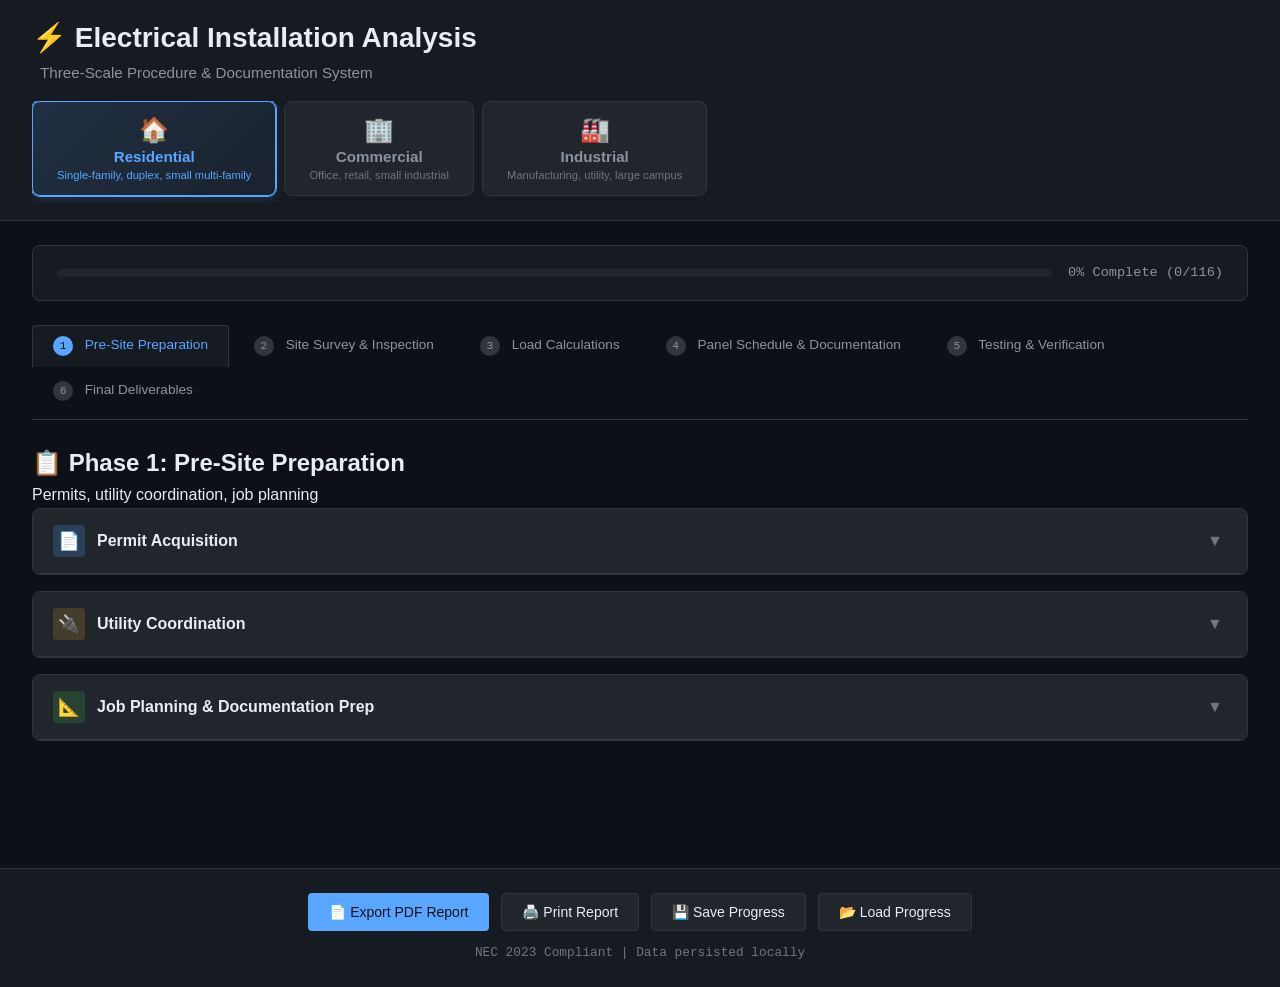
==== index.html @ d06fae0a "Initial commit: Electrical Installation Analysis 3-Scale Webapp" ====
<!DOCTYPE html>
<html lang="en">
<head>
    <meta charset="UTF-8">
    <meta name="viewport" content="width=device-width, initial-scale=1.0">
    <title>Electrical Installation Analysis - 3-Scale System</title>
    <link rel="stylesheet" href="css/styles.css">
</head>
<body>
    <header class="header">
        <div class="header-content">
            <h1 class="app-title">⚡ Electrical Installation Analysis</h1>
            <p class="app-subtitle">Three-Scale Procedure & Documentation System</p>
        </div>
        <nav class="scale-nav" id="scaleNav">
            <button class="scale-btn active" data-scale="residential" onclick="switchScale('residential')">
                <span class="scale-icon">🏠</span>
                <span class="scale-label">Residential</span>
                <span class="scale-desc">Single-family, duplex, small multi-family</span>
            </button>
            <button class="scale-btn" data-scale="commercial" onclick="switchScale('commercial')">
                <span class="scale-icon">🏢</span>
                <span class="scale-label">Commercial</span>
                <span class="scale-desc">Office, retail, small industrial</span>
            </button>
            <button class="scale-btn" data-scale="industrial" onclick="switchScale('industrial')">
                <span class="scale-icon">🏭</span>
                <span class="scale-label">Industrial</span>
                <span class="scale-desc">Manufacturing, utility, large campus</span>
            </button>
        </nav>
    </header>

    <main class="main-content">
        <!-- Progress Bar -->
        <div class="progress-container" id="progressContainer">
            <div class="progress-bar">
                <div class="progress-fill" id="progressFill"></div>
            </div>
            <div class="progress-text" id="progressText">0% Complete</div>
        </div>

        <!-- Residential Scale -->
        <section class="scale-content active" id="residentialContent" data-scale="residential">
            <div class="phase-tabs" id="residentialTabs"></div>
            <div class="phase-panels" id="residentialPanels"></div>
        </section>

        <!-- Commercial Scale -->
        <section class="scale-content" id="commercialContent" data-scale="commercial">
            <div class="phase-tabs" id="commercialTabs"></div>
            <div class="phase-panels" id="commercialPanels"></div>
        </section>

        <!-- Industrial Scale -->
        <section class="scale-content" id="industrialContent" data-scale="industrial">
            <div class="phase-tabs" id="industrialTabs"></div>
            <div class="phase-panels" id="industrialPanels"></div>
        </section>
    </main>

    <footer class="footer">
        <div class="footer-actions">
            <button class="btn btn-primary" onclick="exportToPDF()">📄 Export PDF Report</button>
            <button class="btn btn-secondary" onclick="printReport()">🖨️ Print Report</button>
            <button class="btn btn-secondary" onclick="saveProgress()">💾 Save Progress</button>
            <button class="btn btn-secondary" onclick="loadProgress()">📂 Load Progress</button>
        </div>
        <p class="footer-note">NEC 2023 Compliant | Data persisted locally</p>
    </footer>

    <script src="data/residential.js"></script>
    <script src="data/commercial.js"></script>
    <script src="data/industrial.js"></script>
    <script src="js/app.js"></script>
</body>
</html>
---- css/styles.css ----
/* Electrical Installation Analysis - 3-Scale System Styles */

/* ========================================
   CSS VARIABLES & RESET
   ======================================== */
:root {
    --bg-primary: #0d1117;
    --bg-secondary: #161b22;
    --bg-tertiary: #21262d;
    --bg-card: #161b22;
    --border-color: #30363d;
    --border-light: #484f58;
    --text-primary: #e6edf3;
    --text-secondary: #8b949e;
    --text-muted: #6e7681;
    --accent-blue: #58a6ff;
    --accent-green: #3fb950;
    --accent-yellow: #d29922;
    --accent-red: #f85149;
    --accent-purple: #a371f7;
    --shadow-sm: 0 1px 2px rgba(0,0,0,0.3);
    --shadow-md: 0 4px 12px rgba(0,0,0,0.4);
    --shadow-lg: 0 8px 24px rgba(0,0,0,0.5);
    --radius-sm: 4px;
    --radius-md: 8px;
    --radius-lg: 12px;
    --font-mono: 'JetBrains Mono', 'Fira Code', 'Consolas', monospace;
    --font-sans: -apple-system, BlinkMacSystemFont, 'Segoe UI', 'Noto Sans', Helvetica, Arial, sans-serif;
    --transition: 0.2s ease;
}

* {
    margin: 0;
    padding: 0;
    box-sizing: border-box;
}

body {
    font-family: var(--font-sans);
    background: var(--bg-primary);
    color: var(--text-primary);
    line-height: 1.6;
    min-height: 100vh;
    display: flex;
    flex-direction: column;
}

/* ========================================
   HEADER & NAVIGATION
   ======================================== */
.header {
    background: var(--bg-secondary);
    border-bottom: 1px solid var(--border-color);
    padding: 1rem 2rem;
    position: sticky;
    top: 0;
    z-index: 100;
}

.header-content {
    max-width: 1600px;
    margin: 0 auto 1rem;
}

.app-title {
    font-size: 1.75rem;
    font-weight: 700;
    color: var(--text-primary);
    display: flex;
    align-items: center;
    gap: 0.75rem;
}

.app-subtitle {
    color: var(--text-secondary);
    font-size: 0.95rem;
    margin-left: 0.5rem;
}

.scale-nav {
    display: flex;
    gap: 0.5rem;
    overflow-x: auto;
    padding-bottom: 0.5rem;
    max-width: 1600px;
    margin: 0 auto;
}

.scale-btn {
    display: flex;
    flex-direction: column;
    align-items: center;
    gap: 0.25rem;
    padding: 0.875rem 1.5rem;
    background: var(--bg-tertiary);
    border: 1px solid var(--border-color);
    border-radius: var(--radius-md);
    color: var(--text-secondary);
    cursor: pointer;
    transition: all var(--transition);
    white-space: nowrap;
    min-width: 180px;
}

.scale-btn:hover {
    background: var(--bg-card);
    border-color: var(--border-light);
    color: var(--text-primary);
    transform: translateY(-1px);
}

.scale-btn.active {
    background: linear-gradient(135deg, rgba(88,166,255,0.15), rgba(88,166,255,0.05));
    border-color: var(--accent-blue);
    color: var(--accent-blue);
    box-shadow: 0 0 0 1px var(--accent-blue), 0 4px 12px rgba(88,166,255,0.15);
}

.scale-icon {
    font-size: 1.5rem;
}

.scale-label {
    font-weight: 600;
    font-size: 0.95rem;
}

.scale-desc {
    font-size: 0.7rem;
    color: var(--text-muted);
    text-align: center;
}

.scale-btn.active .scale-desc {
    color: var(--accent-blue);
}

/* ========================================
   MAIN CONTENT
   ======================================== */
.main-content {
    flex: 1;
    max-width: 1600px;
    width: 100%;
    margin: 0 auto;
    padding: 1.5rem 2rem;
}

/* Progress Bar */
.progress-container {
    background: var(--bg-card);
    border: 1px solid var(--border-color);
    border-radius: var(--radius-md);
    padding: 1rem 1.5rem;
    margin-bottom: 1.5rem;
    display: flex;
    align-items: center;
    gap: 1rem;
}

.progress-bar {
    flex: 1;
    height: 8px;
    background: var(--bg-tertiary);
    border-radius: 4px;
    overflow: hidden;
}

.progress-fill {
    height: 100%;
    background: linear-gradient(90deg, var(--accent-blue), var(--accent-green));
    border-radius: 4px;
    transition: width 0.3s ease;
    width: 0%;
}

.progress-text {
    font-family: var(--font-mono);
    font-size: 0.85rem;
    color: var(--text-secondary);
    min-width: 100px;
    text-align: right;
}

/* Scale Content */
.scale-content {
    display: none;
}

.scale-content.active {
    display: block;
    animation: fadeIn 0.3s ease;
}

@keyframes fadeIn {
    from { opacity: 0; transform: translateY(10px); }
    to { opacity: 1; transform: translateY(0); }
}

/* Phase Tabs */
.phase-tabs {
    display: flex;
    gap: 0.25rem;
    margin-bottom: 1.5rem;
    flex-wrap: wrap;
    border-bottom: 1px solid var(--border-color);
    padding-bottom: 0.5rem;
}

.phase-tab {
    padding: 0.625rem 1.25rem;
    background: transparent;
    border: 1px solid transparent;
    border-bottom: none;
    border-radius: var(--radius-sm) var(--radius-sm) 0 0;
    color: var(--text-secondary);
    cursor: pointer;
    font-size: 0.85rem;
    font-weight: 500;
    transition: all var(--transition);
    position: relative;
}

.phase-tab:hover {
    color: var(--text-primary);
    background: var(--bg-tertiary);
}

.phase-tab.active {
    color: var(--accent-blue);
    background: var(--bg-card);
    border-color: var(--border-color);
    border-bottom-color: var(--bg-primary);
    margin-bottom: -1px;
}

.phase-tab .phase-number {
    display: inline-flex;
    align-items: center;
    justify-content: center;
    width: 1.25rem;
    height: 1.25rem;
    border-radius: 50%;
    background: var(--border-color);
    font-size: 0.7rem;
    margin-right: 0.5rem;
    font-family: var(--font-mono);
}

.phase-tab.active .phase-number {
    background: var(--accent-blue);
    color: var(--bg-primary);
}

.phase-tab.complete .phase-number {
    background: var(--accent-green);
    color: var(--bg-primary);
}

/* Phase Panels */
.phase-panels {
    min-height: 400px;
}

.phase-panel {
    display: none;
}

.phase-panel.active {
    display: block;
    animation: slideUp 0.3s ease;
}

@keyframes slideUp {
    from { opacity: 0; transform: translateY(15px); }
    to { opacity: 1; transform: translateY(0); }
}

/* ========================================
   CARDS & COMPONENTS
   ======================================== */
.card {
    background: var(--bg-card);
    border: 1px solid var(--border-color);
    border-radius: var(--radius-md);
    margin-bottom: 1rem;
    overflow: hidden;
    transition: border-color var(--transition), box-shadow var(--transition);
}

.card:hover {
    border-color: var(--border-light);
    box-shadow: var(--shadow-sm);
}

.card-header {
    display: flex;
    align-items: center;
    justify-content: space-between;
    padding: 1rem 1.25rem;
    background: var(--bg-tertiary);
    border-bottom: 1px solid var(--border-color);
    cursor: pointer;
    user-select: none;
}

.card-header:hover {
    background: var(--bg-secondary);
}

.card-title {
    display: flex;
    align-items: center;
    gap: 0.75rem;
    font-weight: 600;
    font-size: 1rem;
}

.card-icon {
    width: 32px;
    height: 32px;
    display: flex;
    align-items: center;
    justify-content: center;
    border-radius: var(--radius-sm);
    font-size: 1.1rem;
}

.card-icon.blue { background: rgba(88,166,255,0.2); color: var(--accent-blue); }
.card-icon.green { background: rgba(63,185,80,0.2); color: var(--accent-green); }
.card-icon.yellow { background: rgba(210,153,34,0.2); color: var(--accent-yellow); }
.card-icon.red { background: rgba(248,81,73,0.2); color: var(--accent-red); }
.card-icon.purple { background: rgba(163,113,247,0.2); color: var(--accent-purple); }

.card-toggle {
    width: 24px;
    height: 24px;
    display: flex;
    align-items: center;
    justify-content: center;
    color: var(--text-muted);
    transition: transform var(--transition);
}

.card.open .card-toggle {
    transform: rotate(180deg);
}

.card-body {
    padding: 1.25rem;
    display: none;
}

.card.open .card-body {
    display: block;
    animation: fadeIn 0.25s ease;
}

/* Checklist Items */
.checklist {
    display: flex;
    flex-direction: column;
    gap: 0.5rem;
}

.checklist-item {
    display: flex;
    align-items: flex-start;
    gap: 0.75rem;
    padding: 0.75rem;
    background: var(--bg-tertiary);
    border: 1px solid var(--border-color);
    border-radius: var(--radius-sm);
    transition: all var(--transition);
}

.checklist-item:hover {
    border-color: var(--border-light);
    background: var(--bg-secondary);
}

.checklist-item.complete {
    border-color: var(--accent-green);
    background: rgba(63,185,80,0.1);
}

.checklist-item.complete .checklist-text {
    text-decoration: line-through;
    color: var(--text-muted);
}

.checklist-checkbox {
    width: 20px;
    height: 20px;
    border: 2px solid var(--border-light);
    border-radius: var(--radius-sm);
    cursor: pointer;
    display: flex;
    align-items: center;
    justify-content: center;
    flex-shrink: 0;
    transition: all var(--transition);
    background: var(--bg-primary);
}

.checklist-checkbox:hover {
    border-color: var(--accent-green);
}

.checklist-checkbox.checked {
    background: var(--accent-green);
    border-color: var(--accent-green);
    color: var(--bg-primary);
}

.checklist-content {
    flex: 1;
    min-width: 0;
}

.checklist-text {
    font-size: 0.9rem;
    line-height: 1.5;
}

.checklist-text code {
    font-family: var(--font-mono);
    font-size: 0.8rem;
    background: var(--bg-primary);
    padding: 0.125rem 0.375rem;
    border-radius: 3px;
    color: var(--accent-yellow);
}

.checklist-ref {
    font-size: 0.75rem;
    color: var(--text-muted);
    margin-top: 0.25rem;
    font-family: var(--font-mono);
}

.checklist-notes {
    margin-top: 0.5rem;
    padding: 0.5rem;
    background: var(--bg-primary);
    border: 1px solid var(--border-color);
    border-radius: var(--radius-sm);
    font-size: 0.85rem;
    color: var(--text-secondary);
    resize: vertical;
    min-height: 40px;
    width: 100%;
    font-family: var(--font-sans);
}

.checklist-notes:focus {
    outline: none;
    border-color: var(--accent-blue);
    color: var(--text-primary);
}

/* Info Boxes */
.info-box {
    padding: 1rem;
    border-radius: var(--radius-sm);
    margin: 0.75rem 0;
    border-left: 3px solid;
}

.info-box.code { background: rgba(88,166,255,0.1); border-color: var(--accent-blue); }
.info-box.warning { background: rgba(210,153,34,0.1); border-color: var(--accent-yellow); }
.info-box.danger { background: rgba(248,81,73,0.1); border-color: var(--accent-red); }
.info-box.tip { background: rgba(63,185,80,0.1); border-color: var(--accent-green); }
.info-box.note { background: rgba(163,113,247,0.1); border-color: var(--accent-purple); }

.info-box-title {
    font-weight: 600;
    margin-bottom: 0.5rem;
    display: flex;
    align-items: center;
    gap: 0.5rem;
}

.info-box ul, .info-box ol {
    margin-left: 1.25rem;
    margin-top: 0.5rem;
}

.info-box li {
    margin-bottom: 0.35rem;
    font-size: 0.9rem;
}

/* Tables */
.table-container {
    overflow-x: auto;
    margin: 0.75rem 0;
}

table {
    width: 100%;
    border-collapse: collapse;
    font-size: 0.85rem;
}

th, td {
    padding: 0.625rem 0.875rem;
    text-align: left;
    border-bottom: 1px solid var(--border-color);
}

th {
    background: var(--bg-tertiary);
    font-weight: 600;
    color: var(--text-primary);
    white-space: nowrap;
}

tr:hover td {
    background: var(--bg-tertiary);
}

td code {
    font-family: var(--font-mono);
    background: var(--bg-primary);
    padding: 0.125rem 0.375rem;
    border-radius: 3px;
    color: var(--accent-yellow);
    font-size: 0.8rem;
}

/* Form Elements */
.form-group {
    margin-bottom: 1rem;
}

.form-label {
    display: block;
    font-size: 0.85rem;
    font-weight: 500;
    margin-bottom: 0.375rem;
    color: var(--text-secondary);
}

.form-input, .form-select, .form-textarea {
    width: 100%;
    padding: 0.625rem 0.875rem;
    background: var(--bg-primary);
    border: 1px solid var(--border-color);
    border-radius: var(--radius-sm);
    color: var(--text-primary);
    font-family: var(--font-sans);
    font-size: 0.9rem;
    transition: border-color var(--transition);
}

.form-input:focus, .form-select:focus, .form-textarea:focus {
    outline: none;
    border-color: var(--accent-blue);
    box-shadow: 0 0 0 3px rgba(88,166,255,0.15);
}

.form-textarea {
    min-height: 80px;
    resize: vertical;
}

.form-row {
    display: grid;
    grid-template-columns: repeat(auto-fit, minmax(200px, 1fr));
    gap: 1rem;
}

/* Buttons */
.btn {
    display: inline-flex;
    align-items: center;
    justify-content: center;
    gap: 0.5rem;
    padding: 0.625rem 1.25rem;
    border-radius: var(--radius-sm);
    font-size: 0.875rem;
    font-weight: 500;
    cursor: pointer;
    transition: all var(--transition);
    border: 1px solid transparent;
}

.btn-primary {
    background: var(--accent-blue);
    color: var(--bg-primary);
}

.btn-primary:hover {
    background: #79b8ff;
    box-shadow: 0 0 0 3px rgba(88,166,255,0.3);
}

.btn-secondary {
    background: var(--bg-tertiary);
    border-color: var(--border-color);
    color: var(--text-primary);
}

.btn-secondary:hover {
    background: var(--bg-secondary);
    border-color: var(--border-light);
}

.btn-success {
    background: var(--accent-green);
    color: var(--bg-primary);
}

.btn-danger {
    background: var(--accent-red);
    color: var(--bg-primary);
}

.btn-sm {
    padding: 0.375rem 0.75rem;
    font-size: 0.8rem;
}

/* Footer */
.footer {
    background: var(--bg-secondary);
    border-top: 1px solid var(--border-color);
    padding: 1.5rem 2rem;
    margin-top: auto;
}

.footer-actions {
    display: flex;
    gap: 0.75rem;
    flex-wrap: wrap;
    justify-content: center;
    margin-bottom: 0.75rem;
}

.footer-note {
    text-align: center;
    font-size: 0.8rem;
    color: var(--text-muted);
    font-family: var(--font-mono);
}

/* ========================================
   RESPONSIVE
   ======================================== */
@media (max-width: 1024px) {
    .header, .main-content, .footer {
        padding-left: 1rem;
        padding-right: 1rem;
    }
    
    .scale-btn {
        min-width: 150px;
        padding: 0.75rem 1rem;
    }
    
    .scale-desc {
        display: none;
    }
}

@media (max-width: 640px) {
    .app-title {
        font-size: 1.25rem;
    }
    
    .app-subtitle {
        display: none;
    }
    
    .scale-btn {
        min-width: 120px;
        padding: 0.625rem 0.75rem;
    }
    
    .scale-icon {
        font-size: 1.25rem;
    }
    
    .phase-tab {
        padding: 0.5rem 0.75rem;
        font-size: 0.8rem;
    }
    
    .phase-tab .phase-label {
        display: none;
    }
    
    .card-header {
        padding: 0.75rem 1rem;
    }
    
    .card-body {
        padding: 1rem;
    }
    
    .footer-actions {
        flex-direction: column;
    }
    
    .footer-actions .btn {
        width: 100%;
    }
}

/* Print Styles */
@media print {
    .header, .footer, .progress-container, .phase-tabs, .card-toggle, .checklist-checkbox, .form-input, .form-select, .form-textarea, .btn {
        display: none !important;
    }
    
    .scale-content {
        display: block !important;
    }
    
    .phase-panel {
        display: block !important;
        page-break-inside: avoid;
    }
    
    .card {
        break-inside: avoid;
        border: 1px solid #ccc;
        background: white !important;
        color: black !important;
    }
    
    .card-header {
        background: #f0f0f0 !important;
        color: black !important;
    }
    
    .card-body {
        display: block !important;
    }
    
    .checklist-item {
        background: white !important;
        border: 1px solid #ddd !important;
        color: black !important;
    }
    
    .checklist-item.complete .checklist-text {
        text-decoration: line-through;
        color: #999 !important;
    }
    
    table {
        border-collapse: collapse;
    }
    
    th, td {
        border: 1px solid #ccc !important;
        color: black !important;
    }
    
    th {
        background: #f0f0f0 !important;
    }
    
    .info-box {
        border: 1px solid #ccc !important;
        background: #f9f9f9 !important;
        color: black !important;
    }
    
    body {
        background: white !important;
        color: black !important;
    }
    
    .progress-container {
        display: none !important;
    }
}
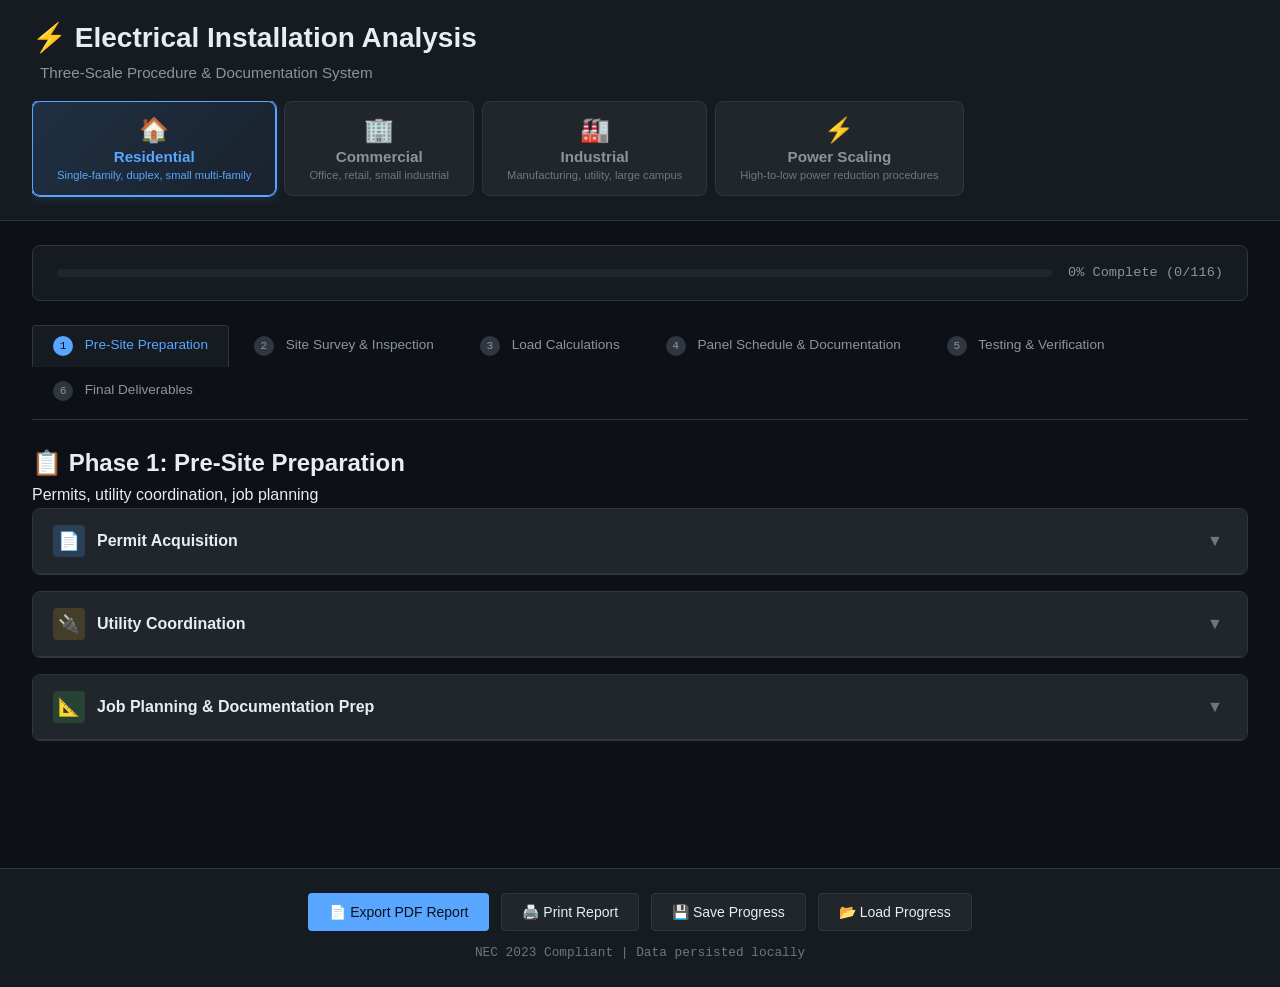
==== commit 932b038b: "Add Power Scaling module: 4-phase load tiering, derating calculators, shed sequencing, critical load" ====
--- a/index.html
+++ b/index.html
@@ -28,6 +28,11 @@
                 <span class="scale-label">Industrial</span>
                 <span class="scale-desc">Manufacturing, utility, large campus</span>
             </button>
+            <button class="scale-btn" data-scale="powerscaling" onclick="switchScale('powerscaling')">
+                <span class="scale-icon">⚡</span>
+                <span class="scale-label">Power Scaling</span>
+                <span class="scale-desc">High-to-low power reduction procedures</span>
+            </button>
         </nav>
     </header>
 
@@ -57,6 +62,12 @@
             <div class="phase-tabs" id="industrialTabs"></div>
             <div class="phase-panels" id="industrialPanels"></div>
         </section>
+
+        <!-- Power Scaling Scale -->
+        <section class="scale-content" id="powerscalingContent" data-scale="powerscaling">
+            <div class="phase-tabs" id="powerscalingTabs"></div>
+            <div class="phase-panels" id="powerscalingPanels"></div>
+        </section>
     </main>
 
     <footer class="footer">
@@ -72,6 +83,7 @@
     <script src="data/residential.js"></script>
     <script src="data/commercial.js"></script>
     <script src="data/industrial.js"></script>
+    <script src="data/powerscaling.js"></script>
     <script src="js/app.js"></script>
 </body>
 </html>
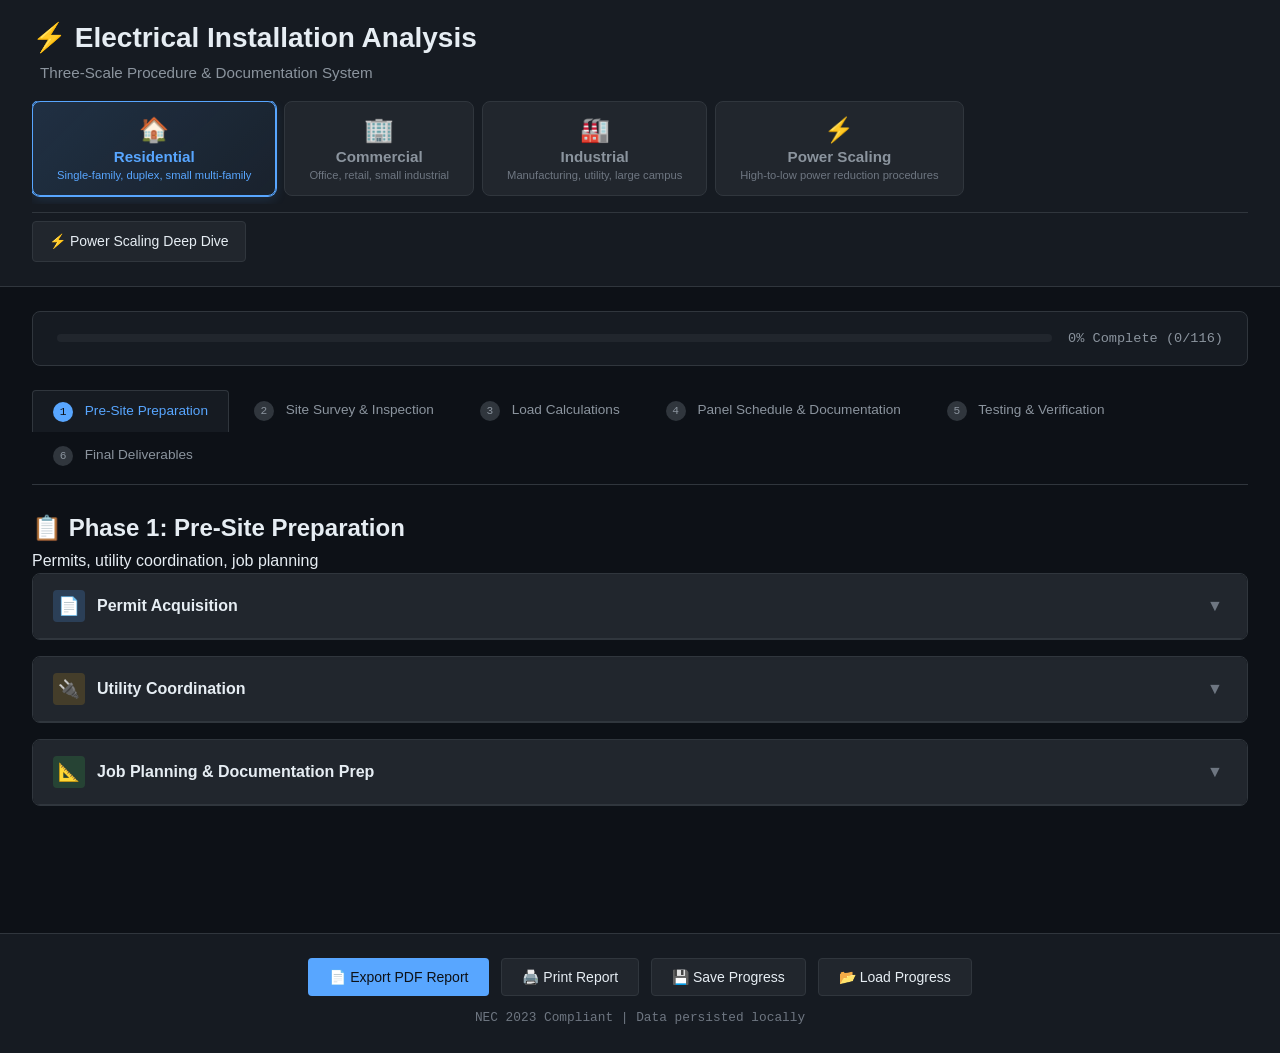
==== commit 1a76a885: "Add standalone Power Scaling page with interactive diagrams, add link from main app" ====
--- a/index.html
+++ b/index.html
@@ -33,6 +33,9 @@
                 <span class="scale-label">Power Scaling</span>
                 <span class="scale-desc">High-to-low power reduction procedures</span>
             </button>
+        </nav>
+        <nav class="external-links" style="display:flex; gap:0.5rem; padding:0.5rem 0; border-top:1px solid var(--border-color); margin-top:0.5rem;">
+            <a href="powerscaling.html" class="btn btn-secondary" style="text-decoration:none; padding:0.5rem 1rem;">⚡ Power Scaling Deep Dive</a>
         </nav>
     </header>
 
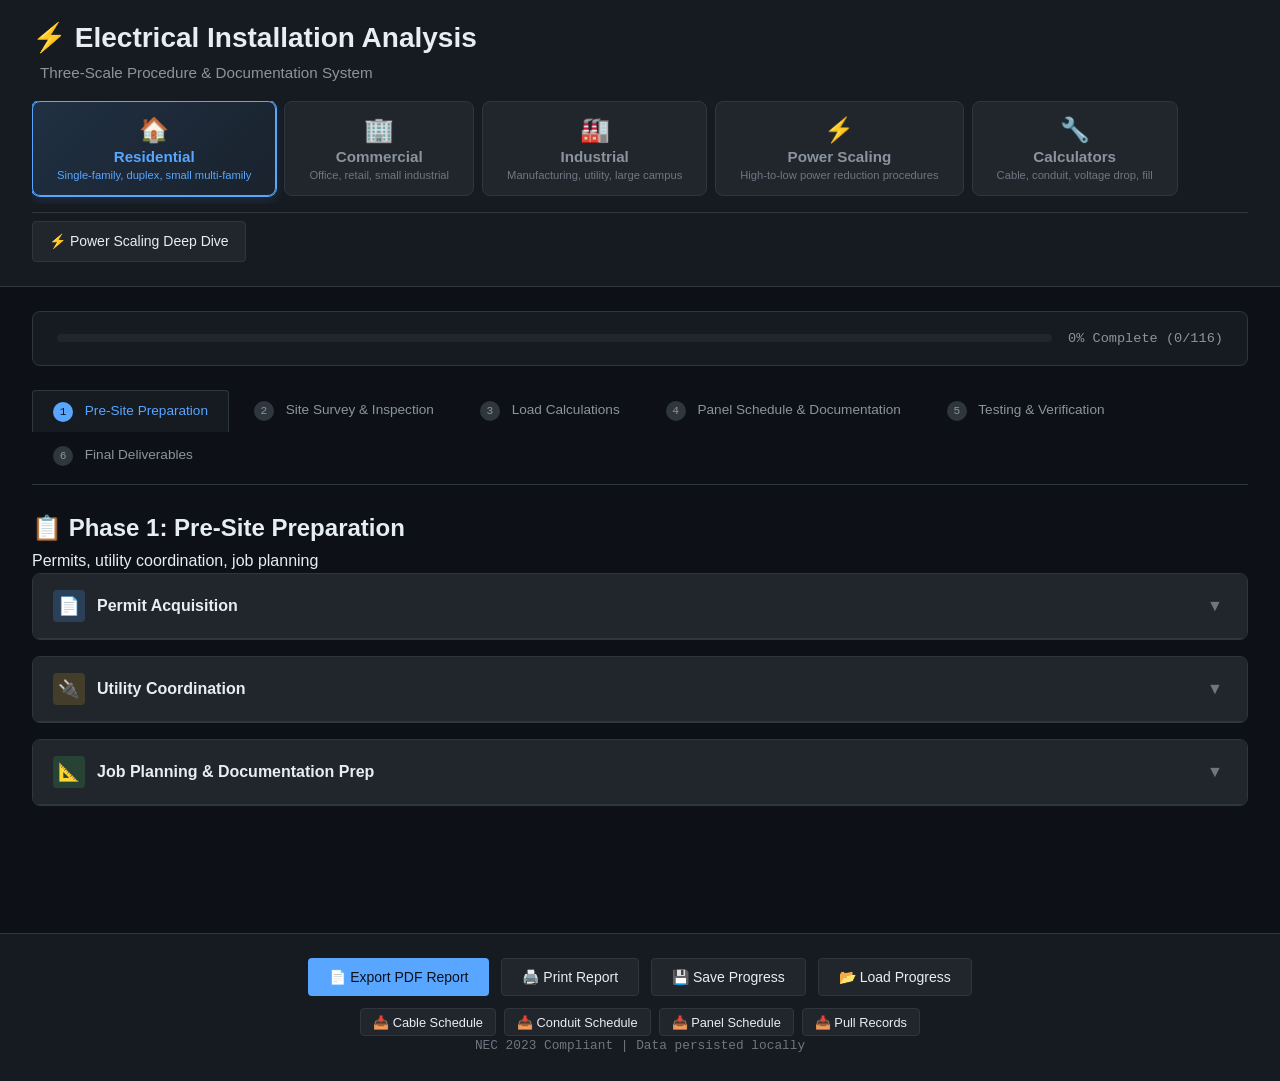
==== commit 6ff42fec: "Add calculators scale with cable/conduit/VD calculators, templates, and template download bar" ====
--- a/index.html
+++ b/index.html
@@ -32,6 +32,11 @@
                 <span class="scale-icon">⚡</span>
                 <span class="scale-label">Power Scaling</span>
                 <span class="scale-desc">High-to-low power reduction procedures</span>
+            </button>
+            <button class="scale-btn" data-scale="calculators" onclick="switchScale('calculators')">
+                <span class="scale-icon">🔧</span>
+                <span class="scale-label">Calculators</span>
+                <span class="scale-desc">Cable, conduit, voltage drop, fill</span>
             </button>
         </nav>
         <nav class="external-links" style="display:flex; gap:0.5rem; padding:0.5rem 0; border-top:1px solid var(--border-color); margin-top:0.5rem;">
@@ -71,6 +76,12 @@
             <div class="phase-tabs" id="powerscalingTabs"></div>
             <div class="phase-panels" id="powerscalingPanels"></div>
         </section>
+
+        <!-- Calculators Scale -->
+        <section class="scale-content" id="calculatorsContent" data-scale="calculators">
+            <div class="phase-tabs" id="calculatorsTabs"></div>
+            <div class="phase-panels" id="calculatorsPanels"></div>
+        </section>
     </main>
 
     <footer class="footer">
@@ -80,6 +91,12 @@
             <button class="btn btn-secondary" onclick="saveProgress()">💾 Save Progress</button>
             <button class="btn btn-secondary" onclick="loadProgress()">📂 Load Progress</button>
         </div>
+        <div class="template-downloads" style="margin-top: 0.75rem; display: flex; gap: 0.5rem; flex-wrap: wrap; justify-content: center;">
+            <button class="btn btn-secondary" onclick="downloadTemplate('cable-schedule')" style="font-size: 0.8rem; padding: 0.35rem 0.75rem;">📥 Cable Schedule</button>
+            <button class="btn btn-secondary" onclick="downloadTemplate('conduit-schedule')" style="font-size: 0.8rem; padding: 0.35rem 0.75rem;">📥 Conduit Schedule</button>
+            <button class="btn btn-secondary" onclick="downloadTemplate('panel-schedule')" style="font-size: 0.8rem; padding: 0.35rem 0.75rem;">📥 Panel Schedule</button>
+            <button class="btn btn-secondary" onclick="downloadTemplate('cable-pull-record')" style="font-size: 0.8rem; padding: 0.35rem 0.75rem;">📥 Pull Records</button>
+        </div>
         <p class="footer-note">NEC 2023 Compliant | Data persisted locally</p>
     </footer>
 
@@ -87,6 +104,9 @@
     <script src="data/commercial.js"></script>
     <script src="data/industrial.js"></script>
     <script src="data/powerscaling.js"></script>
+    <script src="data/cablecalc.js"></script>
+    <script src="data/conduitfill.js"></script>
     <script src="js/app.js"></script>
+    <script src="js/calc-app.js"></script>
 </body>
 </html>
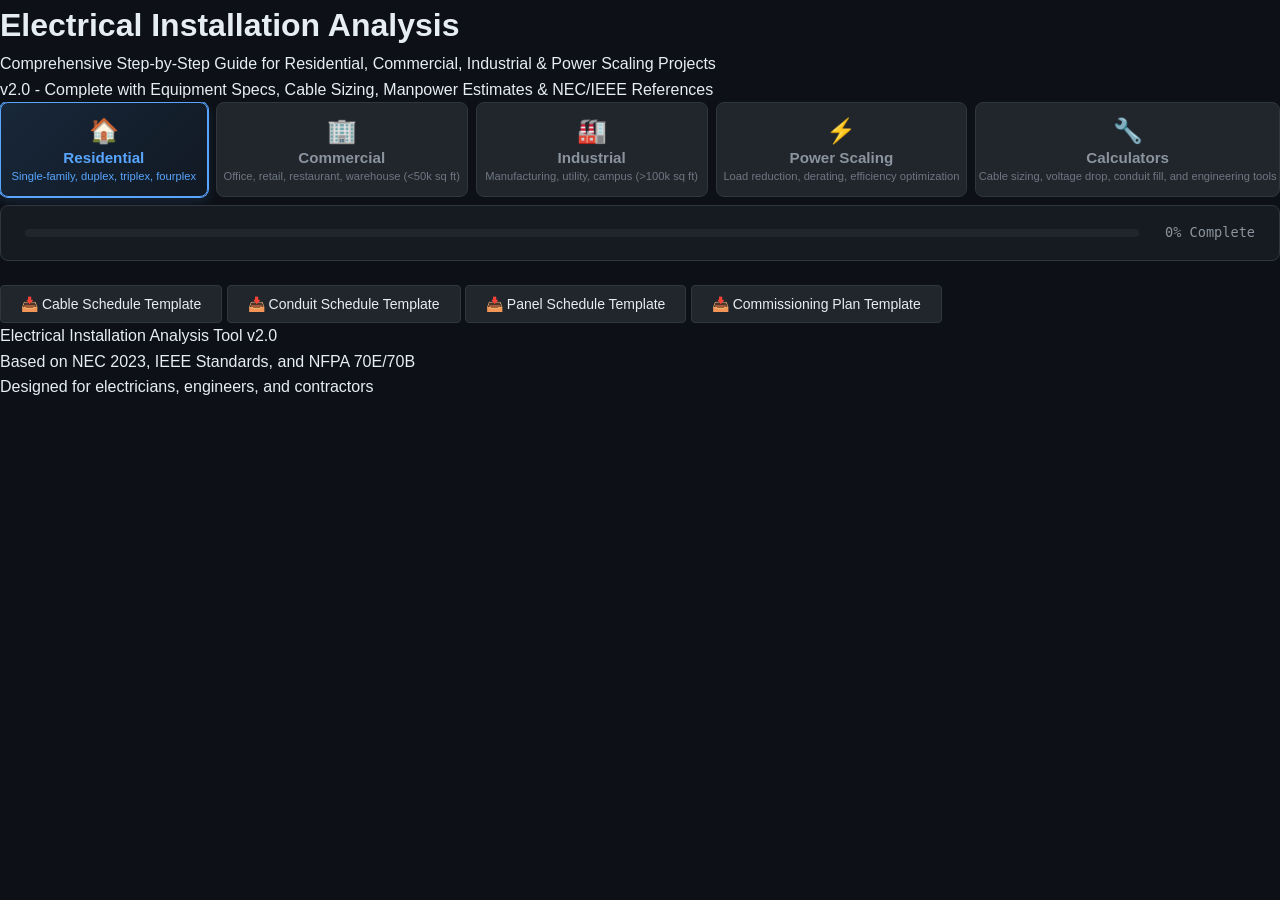
==== commit 11386c12: "Complete electrical installation analysis webapp with comprehensive step-by-step guides for all 4 sc" ====
--- a/index.html
+++ b/index.html
@@ -3,110 +3,90 @@
 <head>
     <meta charset="UTF-8">
     <meta name="viewport" content="width=device-width, initial-scale=1.0">
-    <title>Electrical Installation Analysis - 3-Scale System</title>
+    <title>Electrical Installation Analysis - 4 Scale Guide</title>
     <link rel="stylesheet" href="css/styles.css">
 </head>
 <body>
-    <header class="header">
-        <div class="header-content">
-            <h1 class="app-title">⚡ Electrical Installation Analysis</h1>
-            <p class="app-subtitle">Three-Scale Procedure & Documentation System</p>
-        </div>
-        <nav class="scale-nav" id="scaleNav">
-            <button class="scale-btn active" data-scale="residential" onclick="switchScale('residential')">
+    <div class="container">
+        <header class="app-header">
+            <h1>Electrical Installation Analysis</h1>
+            <p>Comprehensive Step-by-Step Guide for Residential, Commercial, Industrial & Power Scaling Projects</p>
+            <div class="version">v2.0 - Complete with Equipment Specs, Cable Sizing, Manpower Estimates & NEC/IEEE References</div>
+        </header>
+
+        <!-- Scale Navigation -->
+        <nav class="scale-nav">
+            <button class="scale-btn active" data-scale="residential">
                 <span class="scale-icon">🏠</span>
                 <span class="scale-label">Residential</span>
-                <span class="scale-desc">Single-family, duplex, small multi-family</span>
+                <span class="scale-desc">Single-family, duplex, triplex, fourplex</span>
             </button>
-            <button class="scale-btn" data-scale="commercial" onclick="switchScale('commercial')">
+            <button class="scale-btn" data-scale="commercial">
                 <span class="scale-icon">🏢</span>
                 <span class="scale-label">Commercial</span>
-                <span class="scale-desc">Office, retail, small industrial</span>
+                <span class="scale-desc">Office, retail, restaurant, warehouse (<50k sq ft)</span>
             </button>
-            <button class="scale-btn" data-scale="industrial" onclick="switchScale('industrial')">
+            <button class="scale-btn" data-scale="industrial">
                 <span class="scale-icon">🏭</span>
                 <span class="scale-label">Industrial</span>
-                <span class="scale-desc">Manufacturing, utility, large campus</span>
+                <span class="scale-desc">Manufacturing, utility, campus (>100k sq ft)</span>
             </button>
-            <button class="scale-btn" data-scale="powerscaling" onclick="switchScale('powerscaling')">
+            <button class="scale-btn" data-scale="powerscaling">
                 <span class="scale-icon">⚡</span>
                 <span class="scale-label">Power Scaling</span>
-                <span class="scale-desc">High-to-low power reduction procedures</span>
+                <span class="scale-desc">Load reduction, derating, efficiency optimization</span>
             </button>
-            <button class="scale-btn" data-scale="calculators" onclick="switchScale('calculators')">
+            <button class="scale-btn" data-scale="calculators">
                 <span class="scale-icon">🔧</span>
                 <span class="scale-label">Calculators</span>
-                <span class="scale-desc">Cable, conduit, voltage drop, fill</span>
+                <span class="scale-desc">Cable sizing, voltage drop, conduit fill, and engineering tools</span>
             </button>
         </nav>
-        <nav class="external-links" style="display:flex; gap:0.5rem; padding:0.5rem 0; border-top:1px solid var(--border-color); margin-top:0.5rem;">
-            <a href="powerscaling.html" class="btn btn-secondary" style="text-decoration:none; padding:0.5rem 1rem;">⚡ Power Scaling Deep Dive</a>
-        </nav>
-    </header>
 
-    <main class="main-content">
         <!-- Progress Bar -->
-        <div class="progress-container" id="progressContainer">
+        <div class="progress-container">
             <div class="progress-bar">
                 <div class="progress-fill" id="progressFill"></div>
             </div>
             <div class="progress-text" id="progressText">0% Complete</div>
         </div>
 
-        <!-- Residential Scale -->
-        <section class="scale-content active" id="residentialContent" data-scale="residential">
-            <div class="phase-tabs" id="residentialTabs"></div>
-            <div class="phase-panels" id="residentialPanels"></div>
-        </section>
+        <!-- Scale Content Areas -->
+        <div class="scale-containers">
+            <div id="residentialContent" class="scale-content active"></div>
+            <div id="commercialContent" class="scale-content"></div>
+            <div id="industrialContent" class="scale-content"></div>
+            <div id="powerscalingContent" class="scale-content"></div>
+            <div id="calculatorsContent" class="scale-content"></div>
+        </div>
 
-        <!-- Commercial Scale -->
-        <section class="scale-content" id="commercialContent" data-scale="commercial">
-            <div class="phase-tabs" id="commercialTabs"></div>
-            <div class="phase-panels" id="commercialPanels"></div>
-        </section>
+        <!-- Template Downloads (visible on all scales) -->
+        <div class="template-downloads">
+            <button class="btn btn-secondary" onclick="downloadTemplate('cable-schedule')">📥 Cable Schedule Template</button>
+            <button class="btn btn-secondary" onclick="downloadTemplate('conduit-schedule')">📥 Conduit Schedule Template</button>
+            <button class="btn btn-secondary" onclick="downloadTemplate('panel-schedule')">📥 Panel Schedule Template</button>
+            <button class="btn btn-secondary" onclick="downloadTemplate('commissioning-plan')">📥 Commissioning Plan Template</button>
+        </div>
+    </div>
 
-        <!-- Industrial Scale -->
-        <section class="scale-content" id="industrialContent" data-scale="industrial">
-            <div class="phase-tabs" id="industrialTabs"></div>
-            <div class="phase-panels" id="industrialPanels"></div>
-        </section>
-
-        <!-- Power Scaling Scale -->
-        <section class="scale-content" id="powerscalingContent" data-scale="powerscaling">
-            <div class="phase-tabs" id="powerscalingTabs"></div>
-            <div class="phase-panels" id="powerscalingPanels"></div>
-        </section>
-
-        <!-- Calculators Scale -->
-        <section class="scale-content" id="calculatorsContent" data-scale="calculators">
-            <div class="phase-tabs" id="calculatorsTabs"></div>
-            <div class="phase-panels" id="calculatorsPanels"></div>
-        </section>
-    </main>
-
-    <footer class="footer">
-        <div class="footer-actions">
-            <button class="btn btn-primary" onclick="exportToPDF()">📄 Export PDF Report</button>
-            <button class="btn btn-secondary" onclick="printReport()">🖨️ Print Report</button>
-            <button class="btn btn-secondary" onclick="saveProgress()">💾 Save Progress</button>
-            <button class="btn btn-secondary" onclick="loadProgress()">📂 Load Progress</button>
-        </div>
-        <div class="template-downloads" style="margin-top: 0.75rem; display: flex; gap: 0.5rem; flex-wrap: wrap; justify-content: center;">
-            <button class="btn btn-secondary" onclick="downloadTemplate('cable-schedule')" style="font-size: 0.8rem; padding: 0.35rem 0.75rem;">📥 Cable Schedule</button>
-            <button class="btn btn-secondary" onclick="downloadTemplate('conduit-schedule')" style="font-size: 0.8rem; padding: 0.35rem 0.75rem;">📥 Conduit Schedule</button>
-            <button class="btn btn-secondary" onclick="downloadTemplate('panel-schedule')" style="font-size: 0.8rem; padding: 0.35rem 0.75rem;">📥 Panel Schedule</button>
-            <button class="btn btn-secondary" onclick="downloadTemplate('cable-pull-record')" style="font-size: 0.8rem; padding: 0.35rem 0.75rem;">📥 Pull Records</button>
-        </div>
-        <p class="footer-note">NEC 2023 Compliant | Data persisted locally</p>
-    </footer>
-
+    <!-- Load Data Files -->
     <script src="data/residential.js"></script>
     <script src="data/commercial.js"></script>
     <script src="data/industrial.js"></script>
     <script src="data/powerscaling.js"></script>
-    <script src="data/cablecalc.js"></script>
-    <script src="data/conduitfill.js"></script>
+    <script src="data/calculators.js"></script>
+
+    <!-- Load Application Logic -->
     <script src="js/app.js"></script>
     <script src="js/calc-app.js"></script>
+
+    <!-- Footer -->
+    <footer class="app-footer">
+        <div class="footer-content">
+            <p>Electrical Installation Analysis Tool v2.0</p>
+            <p>Based on NEC 2023, IEEE Standards, and NFPA 70E/70B</p>
+            <p>Designed for electricians, engineers, and contractors</p>
+        </div>
+    </footer>
 </body>
 </html>
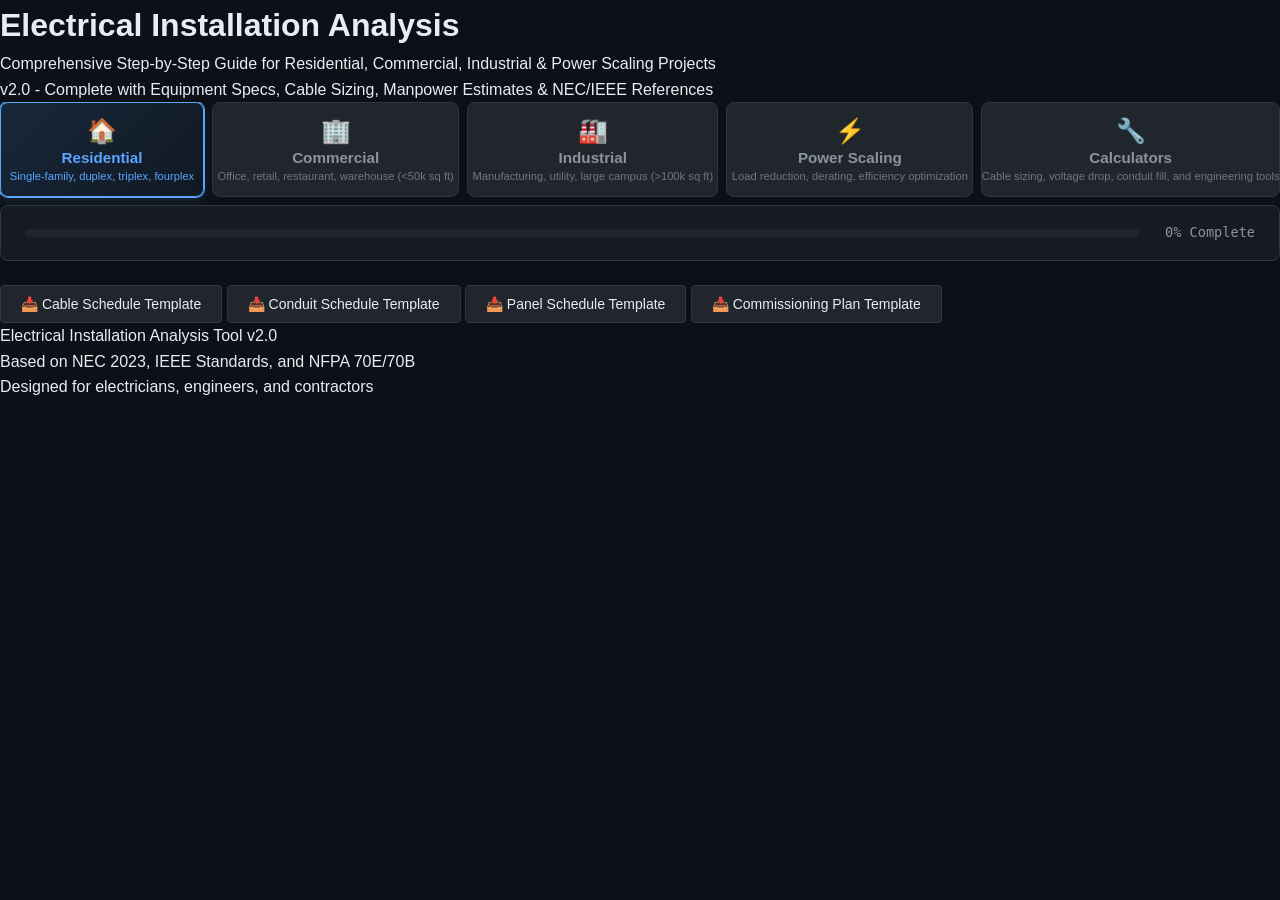
==== commit 4fb574d7: "Fix: Fix Calculators tab visibility and add procedure documentation" ====
--- a/index.html
+++ b/index.html
@@ -29,7 +29,7 @@
             <button class="scale-btn" data-scale="industrial">
                 <span class="scale-icon">🏭</span>
                 <span class="scale-label">Industrial</span>
-                <span class="scale-desc">Manufacturing, utility, campus (>100k sq ft)</span>
+                <span class="scale-desc">Manufacturing, utility, large campus (>100k sq ft)</span>
             </button>
             <button class="scale-btn" data-scale="powerscaling">
                 <span class="scale-icon">⚡</span>
@@ -57,7 +57,219 @@
             <div id="commercialContent" class="scale-content"></div>
             <div id="industrialContent" class="scale-content"></div>
             <div id="powerscalingContent" class="scale-content"></div>
-            <div id="calculatorsContent" class="scale-content"></div>
+            <div id="calculatorsContent" class="scale-content">
+                <!-- Cable Sizing Calculator -->
+                <section class="calculator-section">
+                    <h2>Cable Sizing Calculator</h2>
+                    <form id="cableCalcForm">
+                        <div class="form-group">
+                            <label for="loadKW">Load (kW):</label>
+                            <input type="number" class="form-control" id="loadKW" placeholder="Enter load in kW" required>
+                        </div>
+                        <div class="form-group">
+                            <label for="voltage">Voltage (V):</label>
+                            <input type="number" class="form-control" id="voltage" placeholder="Enter voltage" required>
+                        </div>
+                        <div class="form-group">
+                            <label for="phase">Phase:</label>
+                            <select class="form-control" id="phase">
+                                <option value="1P">Single Phase (1P)</option>
+                                <option value="3P">Three Phase (3P)</option>
+                            </select>
+                        </div>
+                        <div class="form-group">
+                            <label for="pf">Power Factor (PF):</label>
+                            <input type="number" class="form-control" id="pf" placeholder="Enter power factor (0.0-1.0)" min="0" max="1" step="0.01" value="0.8" required>
+                        </div>
+                        <div class="form-group">
+                            <label>
+                                <input type="checkbox" id="continuous"> Continuous Load (125% factor)
+                            </label>
+                        </div>
+                        <div class="form-group">
+                            <label for="ambientC">Ambient Temperature (°C):</label>
+                            <input type="number" class="form-control" id="ambientC" placeholder="Enter ambient temperature" value="30">
+                        </div>
+                        <div class="form-group">
+                            <label for="conduitType">Conduit Type:</label>
+                            <select class="form-control" id="conduitType">
+                                <option value="EMT">EMT</option>
+                                <option value="PVC">PVC</option>
+                                <option value="RMC">RMC</option>
+                            </select>
+                        </div>
+                        <div class="form-group">
+                            <label for="conductorCount">Number of Current-Carrying Conductors:</label>
+                            <input type="number" class="form-control" id="conductorCount" placeholder="Enter number of conductors" value="3" min="1">
+                        </div>
+                        <div class="form-group">
+                            <label>
+                                <input type="checkbox" id="rooftop"> Conduit in Rooftop (Adder)
+                            </label>
+                        </div>
+                        <div class="form-group">
+                            <label for="lengthFt">Length (ft):</label>
+                            <input type="number" class="form-control" id="lengthFt" placeholder="Enter length in feet" required>
+                        </div>
+                        <div class="form-group">
+                            <label for="material">Conductor Material:</label>
+                            <select class="form-control" id="material">
+                                <option value="CU">Copper (Cu)</option>
+                                <option value="AL">Aluminum (Al)</option>
+                            </select>
+                        </div>
+                        <div class="form-group">
+                            <label for="insulation">Insulation Type:</label>
+                            <select class="form-control" id="insulation">
+                                <option value="THHN">THHN/THWN</option>
+                                <option value="XHHW">XHHW/XHHW-2</option>
+                                <option value="RHH">RHH/RHW-2</option>
+                                <option value="USE">USE-2</option>
+                            </select>
+                        </div>
+                        <div class="form-group">
+                            <label for="terminalsC">Terminal Rating (°C):</label>
+                            <input type="number" class="form-control" id="terminalsC" placeholder="Enter terminal rating" value="75">
+                        </div>
+                        <button type="submit" class="btn btn-primary">Calculate</button>
+                        <button type="button" id="cableCalcReset" class="btn btn-secondary">Reset</button>
+                    </form>
+                    <div id="cableCalcResults" class="results-container"></div>
+                </section>
+
+                <!-- Conduit Fill Calculator -->
+                <section class="calculator-section">
+                    <h2>Conduit Fill Calculator</h2>
+                    <form id="conduitFillForm">
+                        <div class="form-group">
+                            <label for="conduitFillType">Conduit Type:</label>
+                            <select class="form-control" id="conduitFillType">
+                                <option value="EMT">EMT</option>
+                                <option value="PVC">PVC</option>
+                                <option value="RMC">RMC</option>
+                            </select>
+                        </div>
+                        <div id="conductorEntries">
+                            <!-- Conductor rows will be added here -->
+                            <div class="conductor-row">
+                                <div class="form-group">
+                                    <label>Conductor Size:</label>
+                                    <select class="form-control" name="conductorSize_0">
+                                        <option value="14 AWG">14 AWG</option>
+                                        <option value="12 AWG">12 AWG</option>
+                                        <option value="10 AWG">10 AWG</option>
+                                        <option value="8 AWG">8 AWG</option>
+                                        <option value="6 AWG">6 AWG</option>
+                                        <option value="4 AWG">4 AWG</option>
+                                        <option value="2 AWG">2 AWG</option>
+                                        <option value="1 AWG">1 AWG</option>
+                                        <option value="1/0 AWG">1/0 AWG</option>
+                                        <option value="2/0 AWG">2/0 AWG</option>
+                                        <option value="3/0 AWG">3/0 AWG</option>
+                                        <option value="4/0 AWG">4/0 AWG</option>
+                                        <option value="250 kcmil">250 kcmil</option>
+                                        <option value="300 kcmil">300 kcmil</option>
+                                        <option value="350 kcmil">350 kcmil</option>
+                                        <option value="400 kcmil">400 kcmil</option>
+                                        <option value="500 kcmil">500 kcmil</option>
+                                        <option value="600 kcmil">600 kcmil</option>
+                                    </select>
+                                </div>
+                                <div class="form-group">
+                                    <label>Insulation:</label>
+                                    <select class="form-control" name="insolation_0">
+                                        <option value="THHN">THHN/THWN</option>
+                                        <option value="XHHW">XHHW/XHHW-2</option>
+                                        <option value="RHH">RHH/RHW-2</option>
+                                        <option value="USE">USE-2</option>
+                                    </select>
+                                </div>
+                                <div class="form-group">
+                                    <label>Quantity:</label>
+                                    <input type="number" class="form-control" name="count_0" value="1" min="1">
+                                </div>
+                                <button type="button" class="btn btn-danger remove-conductor">Remove</button>
+                            </div>
+                        </div>
+                        <button type="button" id="addConductor" class="btn btn-primary">Add Conductor</button>
+                        <button type="submit" class="btn btn-primary">Calculate Fill</button>
+                        <button type="button" id="conduitFillReset" class="btn btn-secondary">Reset</button>
+                    </form>
+                    <div id="conduitFillResults" class="results-container"></div>
+                </section>
+
+                <!-- Voltage Drop Calculator -->
+                <section class="calculator-section">
+                    <h2>Voltage Drop Calculator</h2>
+                    <form id="voltageDropForm">
+                        <div class="form-group">
+                            <label for="vdVoltage">Voltage (V):</label>
+                            <input type="number" class="form-control" id="vdVoltage" placeholder="Enter voltage" required>
+                        </div>
+                        <div class="form-group">
+                            <label for="vdLength">Length (ft):</label>
+                            <input type="number" class="form-control" id="vdLength" placeholder="Enter length in feet" required>
+                        </div>
+                        <div class="form-group">
+                            <label for="vdAmps">Current (Amps):</label>
+                            <input type="number" class="form-control" id="vdAmps" placeholder="Enter current in amps" required>
+                        </div>
+                        <div class="form-group">
+                            <label for="vdPhase">Phase:</label>
+                            <select class="form-control" id="vdPhase">
+                                <option value="1P">Single Phase (1P)</option>
+                                <option value="3P">Three Phase (3P)</option>
+                            </select>
+                        </div>
+                        <div class="form-group">
+                            <label for="vdMaterial">Conductor Material:</label>
+                            <select class="form-control" id="vdMaterial">
+                                <option value="CU">Copper (Cu)</option>
+                                <option value="AL">Aluminum (Al)</option>
+                            </select>
+                        </div>
+                        <div class="form-group">
+                            <label for="vdWireSize">Wire Size:</label>
+                            <select class="form-control" id="vdWireSize">
+                                <option value="14 AWG">14 AWG</option>
+                                <option value="12 AWG">12 AWG</option>
+                                <option value="10 AWG">10 AWG</option>
+                                <option value="8 AWG">8 AWG</option>
+                                <option value="6 AWG">6 AWG</option>
+                                <option value="4 AWG">4 AWG</option>
+                                <option value="2 AWG">2 AWG</option>
+                                <option value="1 AWG">1 AWG</option>
+                                <option value="1/0 AWG">1/0 AWG</option>
+                                <option value="2/0 AWG">2/0 AWG</option>
+                                <option value="3/0 AWG">3/0 AWG</option>
+                                <option value="4/0 AWG">4/0 AWG</option>
+                                <option value="250 kcmil">250 kcmil</option>
+                                <option value="300 kcmil">300 kcmil</option>
+                                <option value="350 kcmil">350 kcmil</option>
+                                <option value="400 kcmil">400 kcmil</option>
+                                <option value="500 kcmil">500 kcmil</option>
+                                <option value="600 kcmil">600 kcmil</option>
+                                <option value="700 kcmil">700 kcmil</option>
+                                <option value="750 kcmil">750 kcmil</option>
+                                <option value="800 kcmil">800 kcmil</option>
+                                <option value="900 kcmil">900 kcmil</option>
+                                <option value="1000 kcmil">1000 kcmil</option>
+                            </select>
+                        </div>
+                        <div class="form-group">
+                            <label for="vdConduit">Conduit Type:</label>
+                            <select class="form-control" id="vdConduit">
+                                <option value="EMT">EMT</option>
+                                <option value="PVC">PVC</option>
+                                <option value="RMC">RMC</option>
+                            </select>
+                        </div>
+                        <button type="submit" class="btn btn-primary">Calculate Voltage Drop</button>
+                        <button type="button" id="voltageDropReset" class="btn btn-secondary">Reset</button>
+                    </form>
+                    <div id="voltageDropResults" class="results-container"></div>
+                </section>
+            </div>
         </div>
 
         <!-- Template Downloads (visible on all scales) -->
